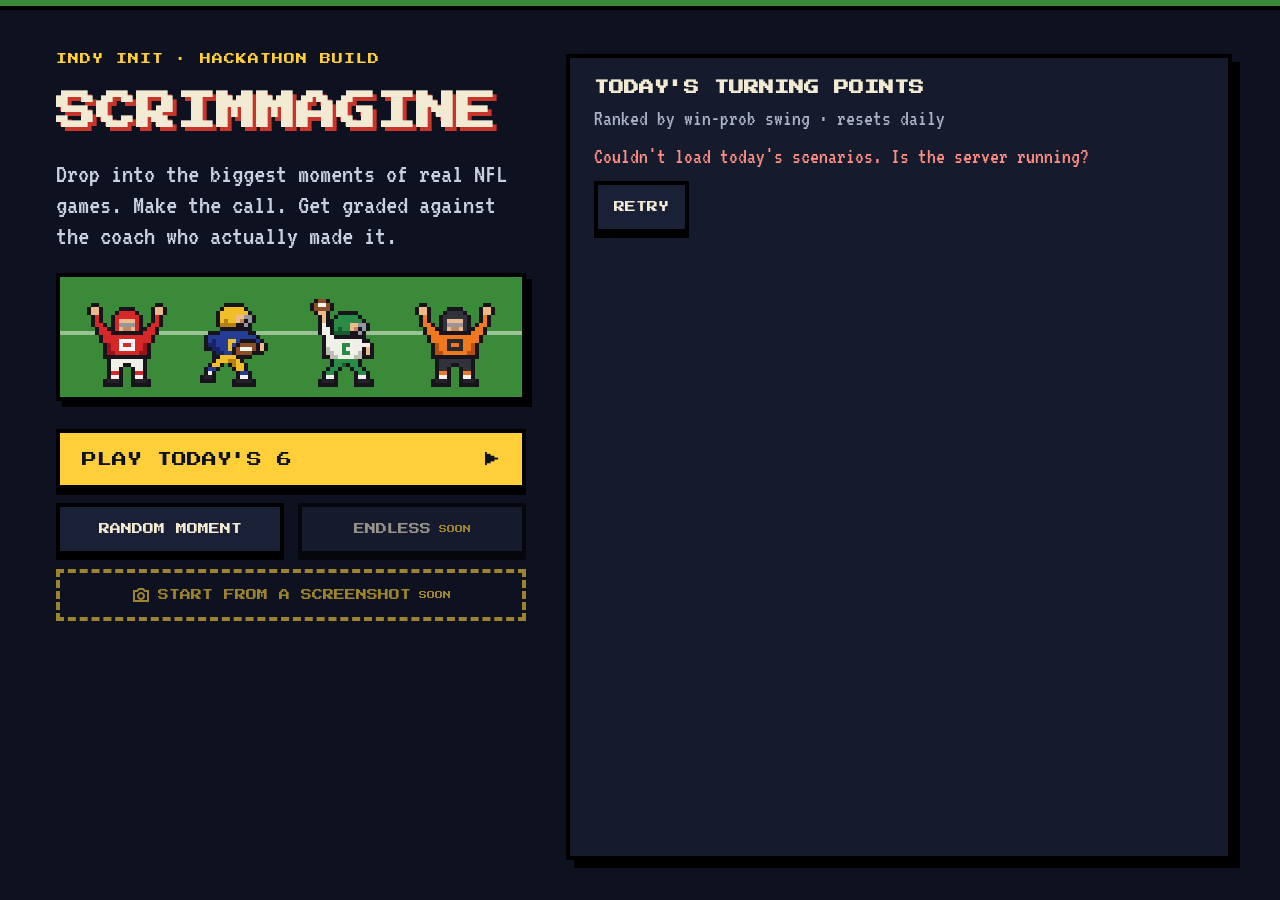
==== frontend/index.html @ 6f2b7f86 "interation 1" ====
<!doctype html>
<html lang="en">
<head>
<meta charset="utf-8">
<meta name="viewport" content="width=device-width, initial-scale=1">
<title>Scrimmagine</title>
<link rel="preconnect" href="https://fonts.googleapis.com">
<link rel="preconnect" href="https://fonts.gstatic.com" crossorigin>
<link rel="stylesheet" href="https://fonts.googleapis.com/css2?family=Press+Start+2P&amp;family=VT323&amp;display=swap">
<link rel="stylesheet" href="styles.css">
<link rel="icon" href="/sprites/ball.png">
</head>
<body>

<!-- ============ HOME ============ -->
<section id="screen-home" class="screen home" aria-labelledby="home-title">
  <div class="turf-strip"></div>
  <div class="home-body">
    <div class="home-left">
      <div class="eyebrow">INDY INIT · HACKATHON BUILD</div>
      <h1 id="home-title" class="logo">SCRIMMAGINE</h1>
      <p class="pitch">Drop into the biggest moments of real NFL games. Make the call. Get graded against the coach who actually made it.</p>
      <div class="hero-field" aria-hidden="true">
        <div class="hero-line"></div>
        <img src="/sprites/crimson_celebrate.png" alt="">
        <img src="/sprites/navy_run.png" alt="">
        <img src="/sprites/forest_throw.png" alt="">
        <img src="/sprites/midnight_celebrate.png" alt="">
      </div>
      <div class="home-actions">
        <button type="button" class="btn btn-primary btn-big" id="btn-play-all"><span>PLAY TODAY'S 6</span><span aria-hidden="true">▶</span></button>
        <div class="two-col">
          <button type="button" class="btn" id="btn-random">RANDOM MOMENT</button>
          <button type="button" class="btn" disabled>ENDLESS <span class="soon">SOON</span></button>
        </div>
        <button type="button" class="btn btn-dashed" disabled>
          <svg width="18" height="18" viewBox="0 0 18 18" aria-hidden="true"><path d="M2 5h3l2-2h4l2 2h3v10H2z M9 7a3 3 0 1 0 0.01 0" fill="none" stroke="currentColor" stroke-width="2"></path></svg>
          START FROM A SCREENSHOT <span class="soon">SOON</span>
        </button>
      </div>
    </div>
    <div class="panel scenario-panel">
      <div class="panel-head">
        <h2>TODAY'S TURNING POINTS</h2>
        <span class="muted">Ranked by win-prob swing · resets daily</span>
      </div>
      <div id="scenario-list" class="scenario-grid" aria-live="polite">
        <p class="muted loading">Loading today's moments…</p>
      </div>
    </div>
  </div>
</section>

<!-- ============ GAME (pre-snap + result) ============ -->
<section id="screen-game" class="screen game" hidden aria-label="Gameplay">
  <header class="scorebug" id="scorebug"></header>
  <div class="downbar" id="downbar"></div>

  <div class="field" id="field" aria-hidden="true">
    <div class="legend">
      <span><span class="swatch" style="background:#4aa3ff"></span>LINE OF SCRIMMAGE</span>
      <span><span class="swatch" style="background:#ffcf3a"></span>LINE TO GAIN</span>
    </div>
    <div class="banner" id="banner" hidden></div>
  </div>
  <div class="sr-only" id="announce" role="status" aria-live="polite"></div>

  <!-- pre-snap -->
  <div class="presnap" id="presnap">
    <div class="presnap-left">
      <div class="panel onair">
        <div class="kicker"><span class="dot"></span><span class="kicker-long">ON AIR · SETTING THE SCENE</span><span class="kicker-short">ON AIR</span></div>
        <p id="intro"></p>
      </div>
      <div class="panel wp-panel">
        <div class="wp-head"><span>WIN PROBABILITY</span><span>YOU vs COACH <span class="cream" id="vs-coach">±0.0</span></span></div>
        <div class="wpbar" id="wpbar"></div>
      </div>
    </div>
    <div class="presnap-right">
      <div class="calls-head">
        <h2>MAKE THE CALL</h2>
        <span class="chip" id="down-chip"></span>
      </div>
      <div class="calls" id="calls"></div>
      <p class="call-error" id="call-error" role="alert" hidden></p>
    </div>
  </div>

  <!-- result -->
  <div class="result" id="result" hidden>
    <div class="result-grid">
      <div class="panel wp-card" id="wp-card"></div>
      <div class="panel booth" id="booth"></div>
      <div class="panel coach-card" id="coach-card"></div>
    </div>
    <div class="result-actions" id="result-actions"></div>
    <p class="call-error" id="call-error-2" role="alert" hidden></p>
  </div>
</section>

<!-- ============ SUMMARY ============ -->
<section id="screen-summary" class="screen summary" hidden aria-labelledby="summary-title">
  <div class="turf-strip"></div>
  <div id="summary-body"></div>
</section>

<script type="module" src="app.js"></script>
</body>
</html>
---- frontend/styles.css ----
/* Scrimmagine: values copied from scrimmagine-mockups/*.html */
:root {
  --bg-outer: #070912;
  --bg: #0e1220;
  --panel: #1a2035;
  --panel-2: #151a2c;
  --card: #1f2640;
  --coach: #241a2c;
  --line: #2c3554;
  --cream: #f3ead3;
  --soft: #c9cfe0;
  --muted: #a9b0c8;
  --gold: #ffcf3a;
  --gold-hover: #fff1b8;
  --orange: #ff8a3d;
  --red: #ff5a4a;
  --good: #7dffa0;
  --bad: #ff8f84;
  --grass: #3b8a3a;
  --los: #4aa3ff;
  --disabled-bg: #141826;
  --disabled-fg: #5d6582;
  --pixel: 'Press Start 2P', monospace;
  --body: 'VT323', monospace;
}

* { box-sizing: border-box; }
html, body { margin: 0; background: var(--bg-outer); }
body { color: var(--cream); font-family: var(--body); font-size: 22px; }
img { image-rendering: pixelated; }
[hidden] { display: none !important; }
h1, h2, p { margin: 0; }
.muted { color: var(--muted); }
.cream { color: var(--cream); }
.sr-only { position: absolute; width: 1px; height: 1px; overflow: hidden; clip: rect(0 0 0 0); white-space: nowrap; }

.screen {
  max-width: 1280px; min-height: 100vh; margin: 0 auto; background: var(--bg);
  display: flex; flex-direction: column;
}
.turf-strip { height: 10px; background: var(--grass); border-bottom: 4px solid #000; flex: none; }

/* ---------- buttons ---------- */
.btn {
  display: flex; align-items: center; justify-content: center; gap: 8px; min-height: 52px; padding: 0 16px;
  background: var(--panel); color: var(--cream); border: 4px solid #000; box-shadow: 0 5px 0 #000;
  font-family: var(--pixel); font-size: 11px; cursor: pointer; text-align: center;
  transition: transform 60ms, box-shadow 60ms;
}
.btn:hover:not(:disabled) { color: var(--gold-hover); }
.btn:active:not(:disabled) { transform: translateY(4px); box-shadow: 0 1px 0 #000; }
.btn:focus-visible, button:focus-visible { outline: 3px solid var(--gold); outline-offset: 3px; }
.btn:disabled { cursor: not-allowed; }
.btn-primary { background: var(--gold); color: var(--bg); }
.btn-primary:hover:not(:disabled) { color: #000; background: var(--gold-hover); }
.btn-big { min-height: 60px; justify-content: space-between; padding: 0 22px; font-size: 15px; box-shadow: 0 6px 0 #000; }
.btn-dashed { background: transparent; color: var(--gold); border: 4px dashed var(--gold); box-shadow: none; }
.btn-dashed svg { flex: none; }
.btn .soon, .soon { font-size: 8px; color: var(--gold); }
.home-actions .btn:disabled { opacity: 0.6; }

.panel { background: var(--panel); border: 4px solid #000; box-shadow: 5px 5px 0 #000; }

/* ---------- home ---------- */
.home-body { flex: 1; display: flex; gap: 40px; padding: 44px 48px 40px 56px; min-height: 0; }
.home-left { width: 470px; flex: none; display: flex; flex-direction: column; gap: 22px; }
.eyebrow { font-family: var(--pixel); font-size: 11px; color: var(--gold); letter-spacing: 1px; }
.logo { font-family: var(--pixel); font-size: 40px; line-height: 1.25; color: var(--cream); text-shadow: 4px 4px 0 #c8352a; }
.pitch { font-size: 28px; line-height: 1.1; color: var(--soft); }
.hero-field {
  position: relative; height: 128px; background: var(--grass); border: 4px solid #000; box-shadow: 6px 6px 0 #000;
  display: flex; align-items: flex-end; justify-content: space-around; padding: 0 12px 10px;
}
.hero-line { position: absolute; left: 0; right: 0; top: 54px; height: 4px; background: #e8f1dc; opacity: 0.55; }
.hero-field img { width: 80px; height: 96px; position: relative; }
.home-actions { display: flex; flex-direction: column; gap: 14px; margin-top: 6px; }
.two-col { display: grid; grid-template-columns: repeat(2, minmax(0, 1fr)); gap: 14px; }

.scenario-panel {
  flex: 1; min-width: 0; background: var(--panel-2); box-shadow: 8px 8px 0 #000;
  display: flex; flex-direction: column; padding: 22px 24px; gap: 16px;
}
.panel-head { display: flex; align-items: baseline; justify-content: space-between; gap: 12px; flex-wrap: wrap; }
.panel-head h2 { font-family: var(--pixel); font-size: 15px; }
.scenario-grid { display: grid; grid-template-columns: repeat(2, minmax(0, 1fr)); gap: 14px; flex: 1; align-content: stretch; }
.scenario-grid .loading, .scenario-grid .error { grid-column: 1 / -1; }
.scenario-card {
  display: flex; flex-direction: column; gap: 6px; padding: 12px 14px; min-height: 44px; text-align: left;
  background: var(--card); border: 3px solid #000; box-shadow: 4px 4px 0 #000; color: var(--cream);
  font-family: var(--body); cursor: pointer;
}
.scenario-card:hover { background: #262e4c; }
.scenario-card:active { transform: translate(2px, 2px); box-shadow: 2px 2px 0 #000; }
.card-top { display: flex; align-items: center; justify-content: space-between; gap: 6px; }
.matchup { display: flex; align-items: center; gap: 4px; }
.matchup img { width: 30px; height: 36px; }
.matchup span { font-family: var(--pixel); font-size: 10px; padding: 0 6px; }
.badge { font-family: var(--pixel); font-size: 8px; padding: 6px 8px; border: 2px solid #000; white-space: nowrap; }
.badge.new { background: var(--gold); color: var(--bg); }
.badge.played { background: var(--grass); color: #fff; }
.card-title { font-family: var(--pixel); font-size: 12px; line-height: 1.4; color: var(--gold); }
.card-sub { font-size: 22px; color: var(--soft); line-height: 1; }
.leverage { display: flex; align-items: center; gap: 6px; margin-top: auto; }
.leverage .lbl { font-size: 18px; color: var(--muted); }
.pip { width: 14px; height: 10px; background: var(--line); border: 2px solid #000; }
.pip.on { background: var(--orange); }

/* ---------- score bug ---------- */
.scorebug {
  min-height: 56px; display: flex; align-items: stretch; border-bottom: 4px solid #000;
  font-family: var(--pixel); font-size: 13px; flex: none;
}
.scorebug > * { display: flex; align-items: center; padding: 0 18px; border-right: 4px solid #000; }
.sb-menu {
  gap: 10px; background: var(--panel); color: var(--cream); font-family: var(--pixel); font-size: 10px;
  border: 0; border-right: 4px solid #000; cursor: pointer; min-height: 44px;
}
.sb-menu:hover { color: var(--gold-hover); }
.sb-team { gap: 12px; }
.sb-team .pts { font-size: 18px; }
.timeouts { display: flex; gap: 3px; }
.timeouts span { width: 8px; height: 4px; }
.poss { width: 10px; height: 10px; background: var(--gold); border: 2px solid #000; }
.sb-clock { gap: 14px; }
.sb-clock .q { color: var(--muted); }
.sb-clock .t { color: var(--gold); }
.sb-down { background: var(--gold); color: var(--bg); }
.sb-down.bad { background: var(--red); }
.sb-spot { color: var(--soft); border-right: 0; }
.sb-right { margin-left: auto; border-right: 0; font-size: 10px; color: var(--muted); }
.downbar { display: none; }
.sb-clock .short { display: none; }

/* ---------- field ---------- */
.field {
  position: relative; height: 464px; background: var(--grass); border-bottom: 4px solid #000;
  overflow: hidden; flex: none;
}
.game.is-result .field { height: 420px; }
.world { position: absolute; top: 0; left: 0; height: 100%; will-change: transform; }
.f-static, .f-marks, .f-actors { position: absolute; inset: 0; }
.endzone {
  position: absolute; top: 0; bottom: 0; display: flex; align-items: center; justify-content: center;
  opacity: 0.55; font-family: var(--pixel); color: rgba(255, 255, 255, 0.85); overflow: hidden;
}
.endzone span { white-space: nowrap; letter-spacing: 6px; }
.band { position: absolute; top: 0; bottom: 0; background: rgba(0, 0, 0, 0.07); }
.tick { position: absolute; }
.tick.edge { height: 12px; background: rgba(255, 255, 255, 0.7); }
.tick.hash { height: 10px; background: rgba(255, 255, 255, 0.55); }
.yardline { position: absolute; top: 0; bottom: 0; background: rgba(255, 255, 255, 0.85); }
.yardnum {
  position: absolute; width: 80px; text-align: center; font-family: var(--pixel);
  color: rgba(255, 255, 255, 0.8); pointer-events: none;
}
.yardnum.flip { transform: rotate(180deg); }
.goalpost { position: absolute; top: 42%; height: 16%; width: 6px; background: var(--gold); border: 2px solid #000; }
.mline { position: absolute; top: 0; bottom: 0; }
.shortfall { position: absolute; top: 0; bottom: 0; background: rgba(255, 90, 74, 0.35); border-left: 3px dashed var(--red); }
.ltg-chip {
  position: absolute; top: 0; transform: translateX(-50%); padding: 4px 6px; background: var(--gold); color: var(--bg);
  font-family: var(--pixel); font-size: 8px; border: 2px solid #000; white-space: nowrap; z-index: 200;
}
.trail { position: absolute; background: #fff7d6; z-index: 150; }
.gain-chip {
  position: absolute; padding: 6px 8px; background: var(--bg); font-family: var(--pixel); font-size: 12px;
  border: 3px solid #000; white-space: nowrap; z-index: 220;
}
.actor { position: absolute; left: 0; top: 0; }
.actor img { width: 100%; height: 100%; display: block; filter: drop-shadow(3px 3px 0 rgba(0, 0, 0, 0.35)); }
.actor img.mirror { transform: scaleX(-1); }
.ball { position: absolute; left: 0; top: 0; z-index: 180; transform-origin: center; }
.legend {
  position: absolute; left: 16px; bottom: 16px; display: flex; gap: 10px; z-index: 300;
  font-family: var(--pixel); font-size: 8px;
}
.legend > span {
  display: flex; align-items: center; gap: 6px; padding: 6px 8px;
  background: rgba(14, 18, 32, 0.85); border: 2px solid #000;
}
.swatch { width: 12px; height: 4px; }
.game.is-result .legend { display: none; }

.banner {
  position: absolute; left: 50%; top: 150px; transform: translateX(-50%); z-index: 400;
  padding: 18px 30px; background: var(--gold); color: var(--bg); border: 4px solid #000; box-shadow: 8px 8px 0 #000;
  text-align: center; width: max-content; max-width: calc(100% - 32px);
  animation: pop 180ms steps(3) both;
}
.banner.fail { background: var(--red); top: 180px; }
.banner .title { font-family: var(--pixel); font-size: 34px; letter-spacing: 2px; }
.banner.fail .title { font-size: 30px; }
.banner .desc { font-size: 24px; margin-top: 6px; }
@keyframes pop { from { transform: translateX(-50%) scale(0.6); } to { transform: translateX(-50%) scale(1); } }

/* ---------- pre-snap ---------- */
.presnap { flex: 1; display: flex; gap: 20px; padding: 18px 20px; min-height: 280px; }
.presnap-left { width: 440px; flex: none; display: flex; flex-direction: column; gap: 12px; }
.onair { flex: 1; padding: 12px 14px; display: flex; flex-direction: column; gap: 6px; }
.kicker { display: flex; align-items: center; gap: 8px; font-family: var(--pixel); font-size: 9px; color: var(--orange); }
.kicker .dot { width: 8px; height: 8px; background: var(--red); }
.kicker-short { display: none; }
#intro { font-size: 22px; line-height: 1.05; color: var(--cream); }
.wp-panel { padding: 10px 14px; display: flex; flex-direction: column; gap: 6px; }
.wp-head { display: flex; justify-content: space-between; font-family: var(--pixel); font-size: 9px; color: var(--muted); gap: 8px; }
.wpbar { position: relative; display: flex; height: 20px; border: 3px solid #000; background: var(--line); }
.wpbar .seg { height: 100%; }
.wpbar .lbl {
  position: absolute; top: 0; bottom: 0; display: flex; align-items: center; font-family: var(--pixel);
  font-size: 9px; color: #fff; text-shadow: 1px 1px 0 #000; white-space: nowrap;
}
.wpbar .lbl.l { left: 6px; }
.wpbar .lbl.r { right: 6px; }

.presnap-right { flex: 1; min-width: 0; display: flex; flex-direction: column; gap: 10px; }
.calls-head { display: flex; align-items: center; justify-content: space-between; gap: 10px; }
.calls-head h2 { font-family: var(--pixel); font-size: 13px; }
.chip { font-family: var(--pixel); font-size: 8px; padding: 6px 8px; background: var(--orange); color: var(--bg); border: 2px solid #000; }
.chip.quiet { background: var(--line); color: var(--soft); }
.calls { flex: 1; display: grid; grid-template-columns: repeat(3, minmax(0, 1fr)); gap: 12px; }
.call {
  display: flex; flex-direction: column; justify-content: center; align-items: flex-start; gap: 6px; padding: 8px 14px;
  min-height: 44px; background: var(--panel); color: var(--cream); border: 4px solid #000; box-shadow: 0 5px 0 #000;
  font-family: var(--body); text-align: left; cursor: pointer; transition: transform 60ms, box-shadow 60ms;
}
.call:hover:not(:disabled) { background: #232a45; }
.call:active:not(:disabled) { transform: translateY(4px); box-shadow: 0 1px 0 #000; }
.call .name { display: flex; align-items: center; gap: 8px; font-family: var(--pixel); font-size: 12px; }
.call .key { font-size: 9px; padding: 3px 5px; background: var(--bg); color: var(--gold); }
.call .hint { font-size: 20px; line-height: 1; }
.call:disabled { background: var(--disabled-bg); color: var(--disabled-fg); cursor: not-allowed; }
.call:disabled .name > span:last-child { text-decoration: line-through; }
.call:disabled .key { color: var(--disabled-fg); }
.call.busy { opacity: 0.7; }
.coach-tease {
  display: flex; flex-direction: column; justify-content: center; gap: 4px; padding: 8px 14px;
  border: 4px dashed var(--line); color: var(--muted); font-size: 19px; line-height: 1;
}
.coach-tease b { font-family: var(--pixel); font-size: 9px; color: var(--soft); font-weight: normal; }
.call-error { color: var(--bad); font-size: 20px; }

/* ---------- result ---------- */
.result { flex: 1; display: flex; flex-direction: column; gap: 12px; padding: 16px 20px; min-height: 0; }
.result-grid { flex: 1; display: grid; grid-template-columns: 300px minmax(0, 1fr) 300px; gap: 16px; min-height: 0; }
.wp-card { padding: 12px 14px; display: flex; flex-direction: column; gap: 8px; }
.label9 { font-family: var(--pixel); font-size: 9px; color: var(--muted); }
.wp-nums { display: flex; align-items: baseline; gap: 10px; font-family: var(--pixel); }
.wp-nums .from { font-size: 14px; color: var(--muted); }
.wp-nums .arrow { font-size: 12px; color: var(--muted); }
.wp-nums .to { font-size: 24px; color: var(--cream); }
.wpbar.small { height: 18px; }
.wpa-chip {
  align-self: flex-start; font-family: var(--pixel); font-size: 11px; padding: 5px 8px; color: var(--bg); border: 2px solid #000;
}
.booth { padding: 12px 16px; display: flex; flex-direction: column; gap: 8px; min-width: 0; }
.booth-line { display: flex; gap: 12px; align-items: flex-start; }
.booth-line .who {
  flex: none; font-family: var(--pixel); font-size: 8px; padding: 4px 6px; background: var(--line); color: var(--soft); margin-top: 3px;
}
.booth-line p { font-size: 23px; line-height: 1; }
.booth-line.color p { color: var(--gold); }
.booth .pending { color: var(--muted); font-size: 22px; }
.booth .pending::after { content: ''; animation: dots 900ms steps(4) infinite; }
@keyframes dots { 0% { content: ''; } 25% { content: '.'; } 50% { content: '..'; } 75% { content: '...'; } }
.coach-card { background: var(--coach); padding: 12px 14px; display: flex; flex-direction: column; gap: 6px; }
.coach-call { display: flex; align-items: center; gap: 10px; }
.coach-call img { width: 30px; height: 36px; }
.coach-call span { font-family: var(--pixel); font-size: 16px; color: var(--cream); }
.coach-desc {
  font-size: 21px; line-height: 1; color: var(--soft);
  display: -webkit-box; -webkit-line-clamp: 4; -webkit-box-orient: vertical; overflow: hidden;
}
.coach-score { margin-top: auto; display: flex; justify-content: space-between; gap: 8px; font-family: var(--pixel); font-size: 10px; }
.result-actions { display: flex; align-items: center; gap: 10px; }
.next-label { font-family: var(--pixel); font-size: 9px; color: var(--muted); width: 150px; line-height: 1.5; flex: none; }
.mini-call {
  flex: 1; min-height: 44px; display: flex; align-items: center; justify-content: center; padding: 0 6px;
  background: var(--panel); color: var(--cream); border: 3px solid #000; box-shadow: 0 4px 0 #000;
  font-family: var(--pixel); font-size: 10px; cursor: pointer; text-align: center;
}
.mini-call:hover:not(:disabled) { color: var(--gold-hover); }
.mini-call:active:not(:disabled) { transform: translateY(3px); box-shadow: 0 1px 0 #000; }
.mini-call:disabled { background: var(--disabled-bg); color: var(--disabled-fg); text-decoration: line-through; cursor: not-allowed; }
.over-msg { flex: 1; font-size: 22px; color: var(--soft); }
.act-btn {
  min-height: 44px; display: flex; align-items: center; padding: 0 18px; background: var(--panel); color: var(--cream);
  border: 3px solid #000; box-shadow: 0 4px 0 #000; font-family: var(--pixel); font-size: 10px; cursor: pointer; white-space: nowrap;
}
.act-btn.primary { background: var(--gold); color: var(--bg); }
.act-btn:active { transform: translateY(3px); box-shadow: 0 1px 0 #000; }

/* ---------- summary ---------- */
#summary-body { flex: 1; display: flex; flex-direction: column; min-height: 0; }
.sum-head { display: flex; align-items: center; justify-content: space-between; gap: 20px; padding: 26px 40px 0; flex-wrap: wrap; }
.sum-head .crumbs { font-family: var(--pixel); font-size: 10px; color: var(--muted); line-height: 1.6; }
.sum-head h1 { font-family: var(--pixel); font-size: 30px; color: var(--cream); line-height: 1.3; }
.sum-title { display: flex; flex-direction: column; gap: 10px; min-width: 0; }
.sum-score { display: flex; border: 4px solid #000; box-shadow: 5px 5px 0 #000; font-family: var(--pixel); font-size: 14px; flex: none; }
.sum-score span { padding: 12px 16px; }
.sum-body { flex: 1; display: flex; gap: 24px; padding: 24px 40px 32px; min-height: 0; }
.sum-left { width: 380px; flex: none; display: flex; flex-direction: column; gap: 18px; }
.grade-card {
  box-shadow: 6px 6px 0 #000; display: flex; flex-direction: column; align-items: center; padding: 20px 18px 0; gap: 4px; overflow: hidden;
}
.grade-card .lbl { font-family: var(--pixel); font-size: 10px; color: var(--muted); }
.grade { font-family: var(--pixel); font-size: 92px; line-height: 1.2; color: var(--gold); text-shadow: 6px 6px 0 #000; }
.grade-line { font-size: 24px; color: var(--soft); text-align: center; }
.grade-turf {
  align-self: stretch; margin: 14px -18px 0; height: 120px; background: var(--grass); border-top: 4px solid #000;
  display: flex; align-items: flex-end; justify-content: center; gap: 18px; padding-bottom: 10px;
}
.grade-turf img { width: 60px; height: 72px; }
.grade-turf img.big { width: 80px; height: 96px; }
.sum-actions { display: flex; flex-direction: column; gap: 12px; }
.sum-actions .btn-big { min-height: 56px; font-size: 13px; padding: 0 20px; }
.sum-actions .two-col { gap: 12px; }
.sum-actions .two-col .btn { min-height: 48px; font-size: 10px; }
.sum-right { flex: 1; min-width: 0; display: flex; flex-direction: column; gap: 18px; }
.vs { display: grid; grid-template-columns: repeat(2, minmax(0, 1fr)); gap: 18px; }
.vs-card { padding: 14px 16px; display: flex; flex-direction: column; gap: 8px; }
.vs-card.coach { background: var(--coach); }
.vs-top { display: flex; justify-content: space-between; align-items: center; gap: 8px; }
.vs-top .who { font-family: var(--pixel); font-size: 10px; color: var(--muted); line-height: 1.4; }
.vs-top .num { font-family: var(--pixel); font-size: 22px; }
.meter { height: 16px; background: var(--bg); border: 3px solid #000; }
.meter div { height: 100%; }
.vs-card .txt { font-size: 21px; color: var(--soft); line-height: 1; overflow-wrap: anywhere; }
.log { flex: 1; background: var(--panel-2); box-shadow: 6px 6px 0 #000; padding: 14px 18px; display: flex; flex-direction: column; gap: 8px; min-height: 0; overflow: auto; }
.log h2 { font-family: var(--pixel); font-size: 12px; color: var(--cream); }
.log table { width: 100%; border-collapse: collapse; font-size: 22px; }
.log th { padding: 6px 4px; border-bottom: 3px solid var(--line); font-family: var(--pixel); font-size: 8px; color: var(--muted); text-align: left; font-weight: normal; }
.log td { padding: 5px 4px; vertical-align: top; }
.log tbody tr:nth-child(odd) { background: rgba(255, 255, 255, 0.03); }
.log .n { color: var(--muted); }
.log .callc { font-family: var(--pixel); font-size: 10px; padding-top: 9px; }
.log .res { color: var(--soft); }
.log .wpa { text-align: right; font-family: var(--pixel); font-size: 11px; padding-top: 9px; white-space: nowrap; }
.log .tag { text-align: right; padding-top: 6px; }
.tagchip { font-family: var(--pixel); font-size: 8px; padding: 4px 6px; color: var(--bg); border: 2px solid #000; white-space: nowrap; }
.sit-phone { display: none; }
.error-box { display: flex; flex-direction: column; gap: 14px; align-items: flex-start; color: var(--bad); }

/* ---------- phone (Mobile.html) ---------- */
@media (max-width: 759px) {
  body { font-size: 20px; }
  .screen { min-height: 100vh; }

  .home-body { flex-direction: column; gap: 24px; padding: 24px 16px 32px; }
  .home-left { width: auto; gap: 16px; }
  .logo { font-size: 26px; }
  .pitch { font-size: 22px; }
  .hero-field { height: 96px; }
  .hero-field img { width: 60px; height: 72px; }
  .btn-big { font-size: 12px; }
  .btn { font-size: 9px; }
  .scenario-panel { padding: 16px 14px; box-shadow: 5px 5px 0 #000; }
  .panel-head h2 { font-size: 12px; }
  .panel-head .muted { font-size: 18px; }
  .scenario-grid { grid-template-columns: 1fr; }

  .scorebug { min-height: 48px; font-size: 11px; border-bottom-width: 3px; }
  .scorebug > * { padding: 0 10px; border-right-width: 3px; }
  .sb-menu { width: 48px; justify-content: center; padding: 0; border-right-width: 3px; }
  .sb-menu .txt { display: none; }
  .sb-team { gap: 8px; }
  .sb-team .pts { font-size: 14px; }
  .sb-team .timeouts { display: none; }
  .sb-clock { flex: 1; justify-content: center; gap: 6px; border-right: 0; }
  .sb-down, .sb-spot, .sb-right { display: none; }
  .sb-clock .long, .chip .long { display: none; }
  .sb-clock .short { display: inline; }
  .downbar {
    display: flex; align-items: center; justify-content: space-between; gap: 8px; padding: 8px 12px; min-height: 30px;
    background: var(--gold); color: var(--bg); font-family: var(--pixel); font-size: 10px; border-bottom: 3px solid #000;
  }
  .downbar.bad { background: var(--red); }

  .field, .game.is-result .field { height: 252px; border-bottom-width: 3px; }
  .legend { display: none; }
  .actor img { filter: none; }
  .gain-chip { font-size: 9px; padding: 4px 6px; border-width: 2px; }
  .banner, .banner.fail { top: auto; bottom: 12px; padding: 10px 14px; box-shadow: 5px 5px 0 #000; border-width: 3px; }
  .banner .title, .banner.fail .title { font-size: 15px; letter-spacing: 1px; }
  .banner .desc { font-size: 19px; line-height: 1; }

  .presnap { flex-direction: column; gap: 12px; padding: 14px 14px 18px; min-height: 0; }
  .presnap-left { width: auto; display: contents; }
  .wp-panel { order: 1; background: none; border: 0; box-shadow: none; padding: 0; }
  .onair { order: 2; border-width: 3px; box-shadow: 4px 4px 0 #000; padding: 10px 12px; gap: 4px; }
  .presnap-right { order: 3; }
  .kicker { font-size: 8px; gap: 6px; }
  .kicker .dot { width: 6px; height: 6px; }
  .kicker-long { display: none; }
  .kicker-short { display: inline; }
  #intro { font-size: 21px; line-height: 1; }
  .wp-head { font-size: 8px; }
  .wpbar { height: 18px; }
  .wpbar .lbl { font-size: 8px; }
  .calls-head h2 { font-size: 11px; }
  .chip { font-size: 7px; padding: 4px 6px; }
  .calls { grid-template-columns: repeat(2, minmax(0, 1fr)); gap: 10px; }
  .call { min-height: 56px; padding: 6px 12px; gap: 4px; border-width: 3px; box-shadow: 0 4px 0 #000; }
  .call .name { font-size: 10px; }
  .call .key { display: none; }
  .call .hint { font-size: 18px; color: var(--soft); }
  .call:disabled .hint { color: var(--disabled-fg); }
  .coach-tease { min-height: 56px; border-width: 3px; font-size: 18px; }
  .coach-tease b { display: none; }

  .result { padding: 14px 14px 18px; }
  .result-grid { grid-template-columns: 1fr; gap: 12px; }
  .panel { border-width: 3px; box-shadow: 4px 4px 0 #000; }
  .booth-line p { font-size: 21px; }
  .result-actions { display: grid; grid-template-columns: repeat(3, minmax(0, 1fr)); gap: 10px; }
  .result-actions .next-label, .result-actions .over-msg { grid-column: 1 / -1; width: auto; }
  .result-actions.over { grid-template-columns: repeat(2, minmax(0, 1fr)); }
  .act-btn { justify-content: center; padding: 0 8px; font-size: 9px; }
  .mini-call { font-size: 8px; }

  .sum-head { padding: 20px 16px 0; }
  .sum-head h1 { font-size: 18px; }
  .sum-score { font-size: 11px; }
  .sum-score span { padding: 10px 10px; }
  .sum-body { flex-direction: column; padding: 20px 16px 28px; gap: 18px; }
  .sum-left { width: auto; }
  .grade { font-size: 72px; }
  .grade-line { font-size: 21px; }
  .vs { grid-template-columns: 1fr; }
  .log { padding: 12px 10px; overflow: visible; }
  .log table { font-size: 19px; }
  .log .n, .log .sit, .log th.sit, .log th.n { display: none; }
  .log .callc { font-size: 8px; }
  .sit-phone { display: block; font-family: var(--body); font-size: 17px; color: var(--muted); margin-top: 4px; }
  .log .wpa { font-size: 9px; }
  .tagchip { font-size: 7px; padding: 3px 4px; }
}
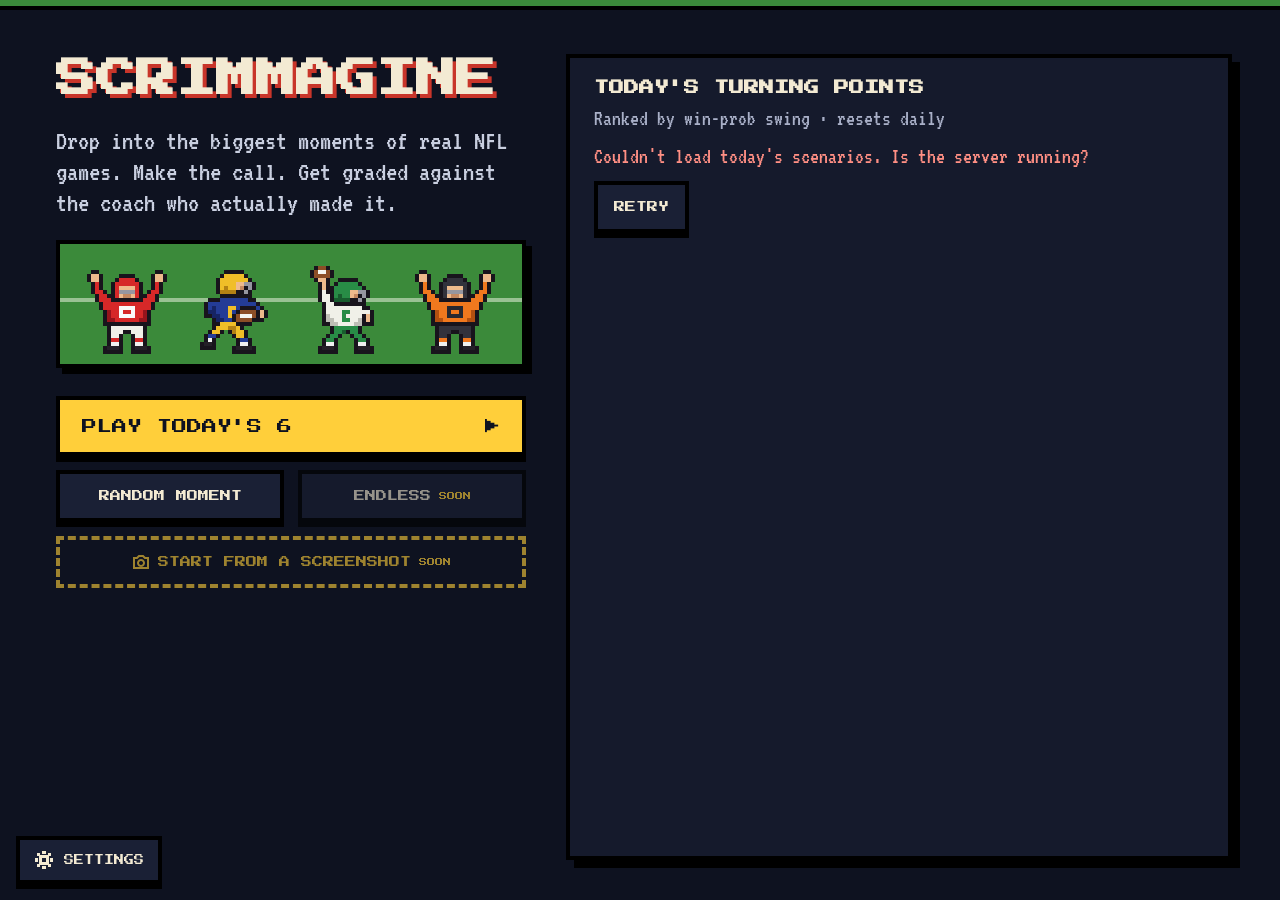
==== commit 85fd577e: "Iteration 4" ====
--- a/frontend/index.html
+++ b/frontend/index.html
@@ -17,7 +17,6 @@
   <div class="turf-strip"></div>
   <div class="home-body">
     <div class="home-left">
-      <div class="eyebrow">INDY INIT · HACKATHON BUILD</div>
       <h1 id="home-title" class="logo">SCRIMMAGINE</h1>
       <p class="pitch">Drop into the biggest moments of real NFL games. Make the call. Get graded against the coach who actually made it.</p>
       <div class="hero-field" aria-hidden="true">
@@ -49,6 +48,31 @@
       </div>
     </div>
   </div>
+
+  <button type="button" class="settings-btn" id="btn-settings" aria-label="Settings" aria-haspopup="dialog">
+    <svg width="20" height="20" viewBox="0 0 20 20" aria-hidden="true" style="shape-rendering:crispEdges">
+      <path d="M8 1h4v3h-4z M8 16h4v3h-4z M1 8h3v4h-3z M16 8h3v4h-3z M3 3h3v3h-3z M14 3h3v3h-3z M3 14h3v3h-3z M14 14h3v3h-3z M5 5h10v10h-10z" fill="currentColor"></path>
+      <path d="M8 8h4v4h-4z" fill="#1a2035"></path>
+    </svg>
+    <span class="txt">SETTINGS</span>
+  </button>
+
+  <dialog class="settings" id="settings" aria-labelledby="settings-title">
+    <form method="dialog" class="settings-form">
+      <h2 id="settings-title">SETTINGS</h2>
+      <div class="slider-row">
+        <label for="vol-sfx">SOUND EFFECTS</label>
+        <output for="vol-sfx" id="vol-sfx-out">80%</output>
+        <input type="range" id="vol-sfx" min="0" max="100" step="5" value="80">
+      </div>
+      <div class="slider-row">
+        <label for="vol-music">MENU MUSIC</label>
+        <output for="vol-music" id="vol-music-out">45%</output>
+        <input type="range" id="vol-music" min="0" max="100" step="5" value="45">
+      </div>
+      <button type="submit" class="btn btn-primary" id="btn-settings-done">DONE</button>
+    </form>
+  </dialog>
 </section>
 
 <!-- ============ GAME (pre-snap + result) ============ -->
@@ -65,37 +89,27 @@
   </div>
   <div class="sr-only" id="announce" role="status" aria-live="polite"></div>
 
-  <!-- pre-snap -->
+  <!-- one layout for the whole drive: booth + WP on the left, calls on the right -->
   <div class="presnap" id="presnap">
     <div class="presnap-left">
       <div class="panel onair">
-        <div class="kicker"><span class="dot"></span><span class="kicker-long">ON AIR · SETTING THE SCENE</span><span class="kicker-short">ON AIR</span></div>
-        <p id="intro"></p>
-      </div>
-      <div class="panel wp-panel">
-        <div class="wp-head"><span>WIN PROBABILITY</span><span>YOU vs COACH <span class="cream" id="vs-coach">±0.0</span></span></div>
-        <div class="wpbar" id="wpbar"></div>
+        <div class="kicker" id="onair-kicker"></div>
+        <div class="onair-body" id="onair-body"></div>
+        <div class="wp-section">
+          <div class="wp-head"><span>WIN PROBABILITY</span><span>YOU vs COACH <span class="cream" id="vs-coach">±0.0</span></span></div>
+          <div class="wp-delta" id="wp-delta" hidden></div>
+          <div class="wpbar" id="wpbar"></div>
+        </div>
       </div>
     </div>
     <div class="presnap-right">
       <div class="calls-head">
-        <h2>MAKE THE CALL</h2>
+        <h2 id="calls-title">MAKE THE CALL</h2>
         <span class="chip" id="down-chip"></span>
       </div>
       <div class="calls" id="calls"></div>
       <p class="call-error" id="call-error" role="alert" hidden></p>
     </div>
-  </div>
-
-  <!-- result -->
-  <div class="result" id="result" hidden>
-    <div class="result-grid">
-      <div class="panel wp-card" id="wp-card"></div>
-      <div class="panel booth" id="booth"></div>
-      <div class="panel coach-card" id="coach-card"></div>
-    </div>
-    <div class="result-actions" id="result-actions"></div>
-    <p class="call-error" id="call-error-2" role="alert" hidden></p>
   </div>
 </section>
 
@@ -105,6 +119,12 @@
   <div id="summary-body"></div>
 </section>
 
+<!-- ============ FINAL (after the last scenario) ============ -->
+<section id="screen-final" class="screen summary" hidden aria-labelledby="final-title">
+  <div class="turf-strip"></div>
+  <div id="final-body"></div>
+</section>
+
 <script type="module" src="app.js"></script>
 </body>
 </html>
--- a/frontend/styles.css
+++ b/frontend/styles.css
@@ -62,9 +62,41 @@
 .panel { background: var(--panel); border: 4px solid #000; box-shadow: 5px 5px 0 #000; }
 
 /* ---------- home ---------- */
+.home { position: relative; }
 .home-body { flex: 1; display: flex; gap: 40px; padding: 44px 48px 40px 56px; min-height: 0; }
+
+/* ---------- settings (bottom-left of the menu) ---------- */
+.settings-btn {
+  position: absolute; left: 16px; bottom: 16px; display: flex; align-items: center; gap: 10px;
+  min-height: 48px; padding: 0 14px; background: var(--panel); color: var(--cream);
+  border: 4px solid #000; box-shadow: 0 5px 0 #000; font-family: var(--pixel); font-size: 10px; cursor: pointer;
+}
+.settings-btn:hover { color: var(--gold-hover); }
+.settings-btn:active { transform: translateY(4px); box-shadow: 0 1px 0 #000; }
+.settings {
+  width: min(420px, calc(100vw - 32px)); padding: 0; background: var(--panel); color: var(--cream);
+  border: 4px solid #000; box-shadow: 8px 8px 0 #000;
+}
+.settings::backdrop { background: rgba(7, 9, 18, 0.75); }
+.settings-form { display: flex; flex-direction: column; gap: 20px; padding: 22px 22px 24px; }
+.settings-form h2 { font-family: var(--pixel); font-size: 15px; color: var(--cream); text-shadow: 3px 3px 0 #c8352a; }
+.slider-row { display: grid; grid-template-columns: 1fr auto; align-items: center; gap: 10px 12px; }
+.slider-row label { font-family: var(--pixel); font-size: 10px; color: var(--soft); }
+.slider-row output { font-family: var(--pixel); font-size: 10px; color: var(--gold); min-width: 4ch; text-align: right; }
+.slider-row input[type=range] {
+  grid-column: 1 / -1; width: 100%; height: 44px; margin: 0; background: transparent; cursor: pointer;
+  -webkit-appearance: none; appearance: none;
+}
+.slider-row input[type=range]::-webkit-slider-runnable-track { height: 14px; background: var(--bg); border: 3px solid #000; }
+.slider-row input[type=range]::-moz-range-track { height: 14px; background: var(--bg); border: 3px solid #000; }
+.slider-row input[type=range]::-moz-range-progress { height: 14px; background: var(--grass); }
+.slider-row input[type=range]::-webkit-slider-thumb {
+  -webkit-appearance: none; width: 22px; height: 28px; margin-top: -10px; background: var(--gold); border: 3px solid #000; border-radius: 0;
+}
+.slider-row input[type=range]::-moz-range-thumb { width: 18px; height: 24px; background: var(--gold); border: 3px solid #000; border-radius: 0; }
+.slider-row input[type=range]:focus-visible { outline: 3px solid var(--gold); outline-offset: 2px; }
+.settings-form .btn { align-self: flex-end; min-height: 48px; padding: 0 24px; }
 .home-left { width: 470px; flex: none; display: flex; flex-direction: column; gap: 22px; }
-.eyebrow { font-family: var(--pixel); font-size: 11px; color: var(--gold); letter-spacing: 1px; }
 .logo { font-family: var(--pixel); font-size: 40px; line-height: 1.25; color: var(--cream); text-shadow: 4px 4px 0 #c8352a; }
 .pitch { font-size: 28px; line-height: 1.1; color: var(--soft); }
 .hero-field {
@@ -133,10 +165,9 @@
 
 /* ---------- field ---------- */
 .field {
-  position: relative; height: 464px; background: var(--grass); border-bottom: 4px solid #000;
+  position: relative; height: 420px; background: var(--grass); border-bottom: 4px solid #000;
   overflow: hidden; flex: none;
 }
-.game.is-result .field { height: 420px; }
 .world { position: absolute; top: 0; left: 0; height: 100%; will-change: transform; }
 .f-static, .f-marks, .f-actors { position: absolute; inset: 0; }
 .endzone {
@@ -179,7 +210,6 @@
   background: rgba(14, 18, 32, 0.85); border: 2px solid #000;
 }
 .swatch { width: 12px; height: 4px; }
-.game.is-result .legend { display: none; }
 
 .banner {
   position: absolute; left: 50%; top: 150px; transform: translateX(-50%); z-index: 400;
@@ -193,16 +223,40 @@
 .banner .desc { font-size: 24px; margin-top: 6px; }
 @keyframes pop { from { transform: translateX(-50%) scale(0.6); } to { transform: translateX(-50%) scale(1); } }
 
-/* ---------- pre-snap ---------- */
-.presnap { flex: 1; display: flex; gap: 20px; padding: 18px 20px; min-height: 280px; }
-.presnap-left { width: 440px; flex: none; display: flex; flex-direction: column; gap: 12px; }
-.onair { flex: 1; padding: 12px 14px; display: flex; flex-direction: column; gap: 6px; }
-.kicker { display: flex; align-items: center; gap: 8px; font-family: var(--pixel); font-size: 9px; color: var(--orange); }
+/* ---------- calls + booth (one layout for the whole drive) ---------- */
+/* Fixed flex basis + explicit min-height: late commentary can never push the call grid. */
+.presnap { flex: 1 1 324px; min-height: 324px; display: flex; gap: 20px; padding: 16px 20px; }
+.presnap-left { width: 520px; flex: none; display: flex; flex-direction: column; min-height: 0; }
+.onair { flex: 1; min-height: 0; overflow: hidden; padding: 12px 14px; display: flex; flex-direction: column; gap: 8px; }
+.kicker { display: flex; align-items: center; gap: 8px; font-family: var(--pixel); font-size: 9px; color: var(--orange); flex: none; }
 .kicker .dot { width: 8px; height: 8px; background: var(--red); }
-.kicker-short { display: none; }
-#intro { font-size: 22px; line-height: 1.05; color: var(--cream); }
-.wp-panel { padding: 10px 14px; display: flex; flex-direction: column; gap: 6px; }
+.onair-body { flex: 1; min-height: 0; overflow: hidden; display: flex; flex-direction: column; gap: 8px; }
+.onair-body .intro {
+  font-size: 22px; line-height: 1.05; color: var(--cream);
+  display: -webkit-box; -webkit-line-clamp: 6; -webkit-box-orient: vertical; overflow: hidden;
+}
+.booth-line { display: flex; gap: 12px; align-items: flex-start; }
+.booth-line .who {
+  flex: none; width: 52px; text-align: center; font-family: var(--pixel); font-size: 8px; padding: 4px 0;
+  background: var(--line); color: var(--soft); margin-top: 2px;
+}
+.booth-line p {
+  font-size: 21px; line-height: 1;
+  display: -webkit-box; -webkit-line-clamp: 3; -webkit-box-orient: vertical; overflow: hidden;
+}
+.booth-line.color p { color: var(--gold); }
+.pending { color: var(--muted); font-size: 22px; }
+.pending::after { content: ''; animation: dots 900ms steps(4) infinite; }
+.pending.done::after { content: none; animation: none; }
+@keyframes dots { 0% { content: ''; } 25% { content: '.'; } 50% { content: '..'; } 75% { content: '...'; } }
+
+.wp-section { flex: none; display: flex; flex-direction: column; gap: 6px; padding-top: 8px; border-top: 3px solid var(--line); }
 .wp-head { display: flex; justify-content: space-between; font-family: var(--pixel); font-size: 9px; color: var(--muted); gap: 8px; }
+.wp-delta { display: flex; align-items: center; gap: 10px; font-family: var(--pixel); }
+.wp-delta .from { font-size: 12px; color: var(--muted); }
+.wp-delta .arrow { font-size: 10px; color: var(--muted); }
+.wp-delta .to { font-size: 20px; color: var(--cream); }
+.wpa-chip { margin-left: auto; font-family: var(--pixel); font-size: 10px; padding: 5px 8px; color: var(--bg); border: 2px solid #000; }
 .wpbar { position: relative; display: flex; height: 20px; border: 3px solid #000; background: var(--line); }
 .wpbar .seg { height: 100%; }
 .wpbar .lbl {
@@ -212,12 +266,13 @@
 .wpbar .lbl.l { left: 6px; }
 .wpbar .lbl.r { right: 6px; }
 
-.presnap-right { flex: 1; min-width: 0; display: flex; flex-direction: column; gap: 10px; }
-.calls-head { display: flex; align-items: center; justify-content: space-between; gap: 10px; }
+.presnap-right { flex: 1; min-width: 0; min-height: 0; display: flex; flex-direction: column; gap: 10px; }
+.calls-head { display: flex; align-items: center; justify-content: space-between; gap: 10px; flex: none; }
 .calls-head h2 { font-family: var(--pixel); font-size: 13px; }
 .chip { font-family: var(--pixel); font-size: 8px; padding: 6px 8px; background: var(--orange); color: var(--bg); border: 2px solid #000; }
 .chip.quiet { background: var(--line); color: var(--soft); }
-.calls { flex: 1; display: grid; grid-template-columns: repeat(3, minmax(0, 1fr)); gap: 12px; }
+.chip.bad { background: var(--red); }
+.calls { flex: 1; min-height: 0; display: grid; grid-template-columns: repeat(3, minmax(0, 1fr)); grid-auto-rows: 1fr; gap: 12px; }
 .call {
   display: flex; flex-direction: column; justify-content: center; align-items: flex-start; gap: 6px; padding: 8px 14px;
   min-height: 44px; background: var(--panel); color: var(--cream); border: 4px solid #000; box-shadow: 0 5px 0 #000;
@@ -232,65 +287,29 @@
 .call:disabled .name > span:last-child { text-decoration: line-through; }
 .call:disabled .key { color: var(--disabled-fg); }
 .call.busy { opacity: 0.7; }
+.call.primary { background: var(--gold); color: var(--bg); }
+.call.primary:hover:not(:disabled) { background: var(--gold-hover); }
+.span2 { grid-column: span 2; }
+.over-msg { display: flex; align-items: center; padding: 8px 4px; font-size: 21px; line-height: 1.05; color: var(--soft); }
 .coach-tease {
   display: flex; flex-direction: column; justify-content: center; gap: 4px; padding: 8px 14px;
   border: 4px dashed var(--line); color: var(--muted); font-size: 19px; line-height: 1;
 }
 .coach-tease b { font-family: var(--pixel); font-size: 9px; color: var(--soft); font-weight: normal; }
-.call-error { color: var(--bad); font-size: 20px; }
-
-/* ---------- result ---------- */
-.result { flex: 1; display: flex; flex-direction: column; gap: 12px; padding: 16px 20px; min-height: 0; }
-.result-grid { flex: 1; display: grid; grid-template-columns: 300px minmax(0, 1fr) 300px; gap: 16px; min-height: 0; }
-.wp-card { padding: 12px 14px; display: flex; flex-direction: column; gap: 8px; }
-.label9 { font-family: var(--pixel); font-size: 9px; color: var(--muted); }
-.wp-nums { display: flex; align-items: baseline; gap: 10px; font-family: var(--pixel); }
-.wp-nums .from { font-size: 14px; color: var(--muted); }
-.wp-nums .arrow { font-size: 12px; color: var(--muted); }
-.wp-nums .to { font-size: 24px; color: var(--cream); }
-.wpbar.small { height: 18px; }
-.wpa-chip {
-  align-self: flex-start; font-family: var(--pixel); font-size: 11px; padding: 5px 8px; color: var(--bg); border: 2px solid #000;
-}
-.booth { padding: 12px 16px; display: flex; flex-direction: column; gap: 8px; min-width: 0; }
-.booth-line { display: flex; gap: 12px; align-items: flex-start; }
-.booth-line .who {
-  flex: none; font-family: var(--pixel); font-size: 8px; padding: 4px 6px; background: var(--line); color: var(--soft); margin-top: 3px;
-}
-.booth-line p { font-size: 23px; line-height: 1; }
-.booth-line.color p { color: var(--gold); }
-.booth .pending { color: var(--muted); font-size: 22px; }
-.booth .pending::after { content: ''; animation: dots 900ms steps(4) infinite; }
-@keyframes dots { 0% { content: ''; } 25% { content: '.'; } 50% { content: '..'; } 75% { content: '...'; } }
-.coach-card { background: var(--coach); padding: 12px 14px; display: flex; flex-direction: column; gap: 6px; }
-.coach-call { display: flex; align-items: center; gap: 10px; }
-.coach-call img { width: 30px; height: 36px; }
-.coach-call span { font-family: var(--pixel); font-size: 16px; color: var(--cream); }
-.coach-desc {
-  font-size: 21px; line-height: 1; color: var(--soft);
-  display: -webkit-box; -webkit-line-clamp: 4; -webkit-box-orient: vertical; overflow: hidden;
-}
-.coach-score { margin-top: auto; display: flex; justify-content: space-between; gap: 8px; font-family: var(--pixel); font-size: 10px; }
-.result-actions { display: flex; align-items: center; gap: 10px; }
-.next-label { font-family: var(--pixel); font-size: 9px; color: var(--muted); width: 150px; line-height: 1.5; flex: none; }
-.mini-call {
-  flex: 1; min-height: 44px; display: flex; align-items: center; justify-content: center; padding: 0 6px;
-  background: var(--panel); color: var(--cream); border: 3px solid #000; box-shadow: 0 4px 0 #000;
-  font-family: var(--pixel); font-size: 10px; cursor: pointer; text-align: center;
-}
-.mini-call:hover:not(:disabled) { color: var(--gold-hover); }
-.mini-call:active:not(:disabled) { transform: translateY(3px); box-shadow: 0 1px 0 #000; }
-.mini-call:disabled { background: var(--disabled-bg); color: var(--disabled-fg); text-decoration: line-through; cursor: not-allowed; }
-.over-msg { flex: 1; font-size: 22px; color: var(--soft); }
-.act-btn {
-  min-height: 44px; display: flex; align-items: center; padding: 0 18px; background: var(--panel); color: var(--cream);
-  border: 3px solid #000; box-shadow: 0 4px 0 #000; font-family: var(--pixel); font-size: 10px; cursor: pointer; white-space: nowrap;
-}
-.act-btn.primary { background: var(--gold); color: var(--bg); }
-.act-btn:active { transform: translateY(3px); box-shadow: 0 1px 0 #000; }
+.coach-tile {
+  display: flex; flex-direction: column; justify-content: center; gap: 6px; padding: 8px 12px; min-width: 0;
+  background: var(--coach); border: 4px solid #000; box-shadow: 0 5px 0 #000;
+}
+.coach-tile b { font-family: var(--pixel); font-size: 8px; color: var(--muted); font-weight: normal; line-height: 1.4; }
+.coach-tile .cc-call { font-family: var(--pixel); font-size: 12px; color: var(--cream); }
+.coach-tile .cc-desc {
+  font-size: 17px; line-height: 1; color: var(--soft);
+  display: -webkit-box; -webkit-line-clamp: 2; -webkit-box-orient: vertical; overflow: hidden;
+}
+.call-error { color: var(--bad); font-size: 20px; flex: none; }
 
 /* ---------- summary ---------- */
-#summary-body { flex: 1; display: flex; flex-direction: column; min-height: 0; }
+#summary-body, #final-body { flex: 1; display: flex; flex-direction: column; min-height: 0; }
 .sum-head { display: flex; align-items: center; justify-content: space-between; gap: 20px; padding: 26px 40px 0; flex-wrap: wrap; }
 .sum-head .crumbs { font-family: var(--pixel); font-size: 10px; color: var(--muted); line-height: 1.6; }
 .sum-head h1 { font-family: var(--pixel); font-size: 30px; color: var(--cream); line-height: 1.3; }
@@ -325,14 +344,17 @@
 .meter { height: 16px; background: var(--bg); border: 3px solid #000; }
 .meter div { height: 100%; }
 .vs-card .txt { font-size: 21px; color: var(--soft); line-height: 1; overflow-wrap: anywhere; }
-.log { flex: 1; background: var(--panel-2); box-shadow: 6px 6px 0 #000; padding: 14px 18px; display: flex; flex-direction: column; gap: 8px; min-height: 0; overflow: auto; }
+.log { flex: none; background: var(--panel-2); box-shadow: 6px 6px 0 #000; padding: 14px 18px; display: flex; flex-direction: column; gap: 8px; }
+.coach-log { background: var(--coach); }
+.log .coachc { font-family: var(--pixel); font-size: 9px; padding-top: 9px; white-space: nowrap; }
 .log h2 { font-family: var(--pixel); font-size: 12px; color: var(--cream); }
 .log table { width: 100%; border-collapse: collapse; font-size: 22px; }
 .log th { padding: 6px 4px; border-bottom: 3px solid var(--line); font-family: var(--pixel); font-size: 8px; color: var(--muted); text-align: left; font-weight: normal; }
 .log td { padding: 5px 4px; vertical-align: top; }
 .log tbody tr:nth-child(odd) { background: rgba(255, 255, 255, 0.03); }
 .log .n { color: var(--muted); }
-.log .callc { font-family: var(--pixel); font-size: 10px; padding-top: 9px; }
+.log .callc { font-family: var(--pixel); font-size: 10px; padding-top: 9px; white-space: nowrap; line-height: 1.4; }
+.log .callc .sit-phone { white-space: normal; }
 .log .res { color: var(--soft); }
 .log .wpa { text-align: right; font-family: var(--pixel); font-size: 11px; padding-top: 9px; white-space: nowrap; }
 .log .tag { text-align: right; padding-top: 6px; }
@@ -345,7 +367,7 @@
   body { font-size: 20px; }
   .screen { min-height: 100vh; }
 
-  .home-body { flex-direction: column; gap: 24px; padding: 24px 16px 32px; }
+  .home-body { flex-direction: column; gap: 24px; padding: 24px 16px 92px; } /* room for the settings button */
   .home-left { width: auto; gap: 16px; }
   .logo { font-size: 26px; }
   .pitch { font-size: 22px; }
@@ -375,7 +397,7 @@
   }
   .downbar.bad { background: var(--red); }
 
-  .field, .game.is-result .field { height: 252px; border-bottom-width: 3px; }
+  .field { height: 252px; border-bottom-width: 3px; }
   .legend { display: none; }
   .actor img { filter: none; }
   .gain-chip { font-size: 9px; padding: 4px 6px; border-width: 2px; }
@@ -383,39 +405,42 @@
   .banner .title, .banner.fail .title { font-size: 15px; letter-spacing: 1px; }
   .banner .desc { font-size: 19px; line-height: 1; }
 
-  .presnap { flex-direction: column; gap: 12px; padding: 14px 14px 18px; min-height: 0; }
-  .presnap-left { width: auto; display: contents; }
-  .wp-panel { order: 1; background: none; border: 0; box-shadow: none; padding: 0; }
-  .onair { order: 2; border-width: 3px; box-shadow: 4px 4px 0 #000; padding: 10px 12px; gap: 4px; }
-  .presnap-right { order: 3; }
+  /* Calls sit right under the field so booth text arriving below can never move them. */
+  .presnap { flex: 1 0 auto; flex-direction: column; gap: 14px; padding: 14px 14px 18px; min-height: 0; }
+  .presnap-right { order: 1; }
+  .presnap-left { order: 2; width: auto; }
+  .onair { overflow: visible; padding: 10px 12px; gap: 6px; }
+  .onair-body { overflow: visible; }
+  .onair-body .intro { font-size: 21px; line-height: 1; -webkit-line-clamp: unset; }
+  .booth-line p { font-size: 20px; -webkit-line-clamp: unset; }
   .kicker { font-size: 8px; gap: 6px; }
   .kicker .dot { width: 6px; height: 6px; }
-  .kicker-long { display: none; }
-  .kicker-short { display: inline; }
-  #intro { font-size: 21px; line-height: 1; }
   .wp-head { font-size: 8px; }
+  .wp-delta .to { font-size: 16px; }
+  .wpa-chip { font-size: 9px; }
   .wpbar { height: 18px; }
   .wpbar .lbl { font-size: 8px; }
   .calls-head h2 { font-size: 11px; }
   .chip { font-size: 7px; padding: 4px 6px; }
-  .calls { grid-template-columns: repeat(2, minmax(0, 1fr)); gap: 10px; }
-  .call { min-height: 56px; padding: 6px 12px; gap: 4px; border-width: 3px; box-shadow: 0 4px 0 #000; }
+  /* Fixed row height: hint text changes every play and must not resize the grid. */
+  .calls { grid-template-columns: repeat(2, minmax(0, 1fr)); grid-auto-rows: 72px; gap: 10px; }
+  .call { min-height: 56px; padding: 6px 12px; gap: 4px; border-width: 3px; box-shadow: 0 4px 0 #000; overflow: hidden; }
   .call .name { font-size: 10px; }
   .call .key { display: none; }
-  .call .hint { font-size: 18px; color: var(--soft); }
+  .call .hint {
+    font-size: 18px; color: var(--soft);
+    display: -webkit-box; -webkit-line-clamp: 2; -webkit-box-orient: vertical; overflow: hidden;
+  }
+  .coach-tease, .coach-tile, .over-msg { overflow: hidden; }
   .call:disabled .hint { color: var(--disabled-fg); }
   .coach-tease { min-height: 56px; border-width: 3px; font-size: 18px; }
   .coach-tease b { display: none; }
-
-  .result { padding: 14px 14px 18px; }
-  .result-grid { grid-template-columns: 1fr; gap: 12px; }
+  .coach-tile { min-height: 56px; border-width: 3px; box-shadow: 0 4px 0 #000; padding: 6px 10px; gap: 4px; }
+  .coach-tile b { font-size: 7px; }
+  .coach-tile .cc-call { font-size: 10px; }
+  .coach-tile .cc-desc { -webkit-line-clamp: 1; font-size: 16px; }
+  .over-msg { font-size: 19px; }
   .panel { border-width: 3px; box-shadow: 4px 4px 0 #000; }
-  .booth-line p { font-size: 21px; }
-  .result-actions { display: grid; grid-template-columns: repeat(3, minmax(0, 1fr)); gap: 10px; }
-  .result-actions .next-label, .result-actions .over-msg { grid-column: 1 / -1; width: auto; }
-  .result-actions.over { grid-template-columns: repeat(2, minmax(0, 1fr)); }
-  .act-btn { justify-content: center; padding: 0 8px; font-size: 9px; }
-  .mini-call { font-size: 8px; }
 
   .sum-head { padding: 20px 16px 0; }
   .sum-head h1 { font-size: 18px; }
@@ -428,7 +453,7 @@
   .vs { grid-template-columns: 1fr; }
   .log { padding: 12px 10px; overflow: visible; }
   .log table { font-size: 19px; }
-  .log .n, .log .sit, .log th.sit, .log th.n { display: none; }
+  .log .n, .log .sit, .log .coachc { display: none; }
   .log .callc { font-size: 8px; }
   .sit-phone { display: block; font-family: var(--body); font-size: 17px; color: var(--muted); margin-top: 4px; }
   .log .wpa { font-size: 9px; }
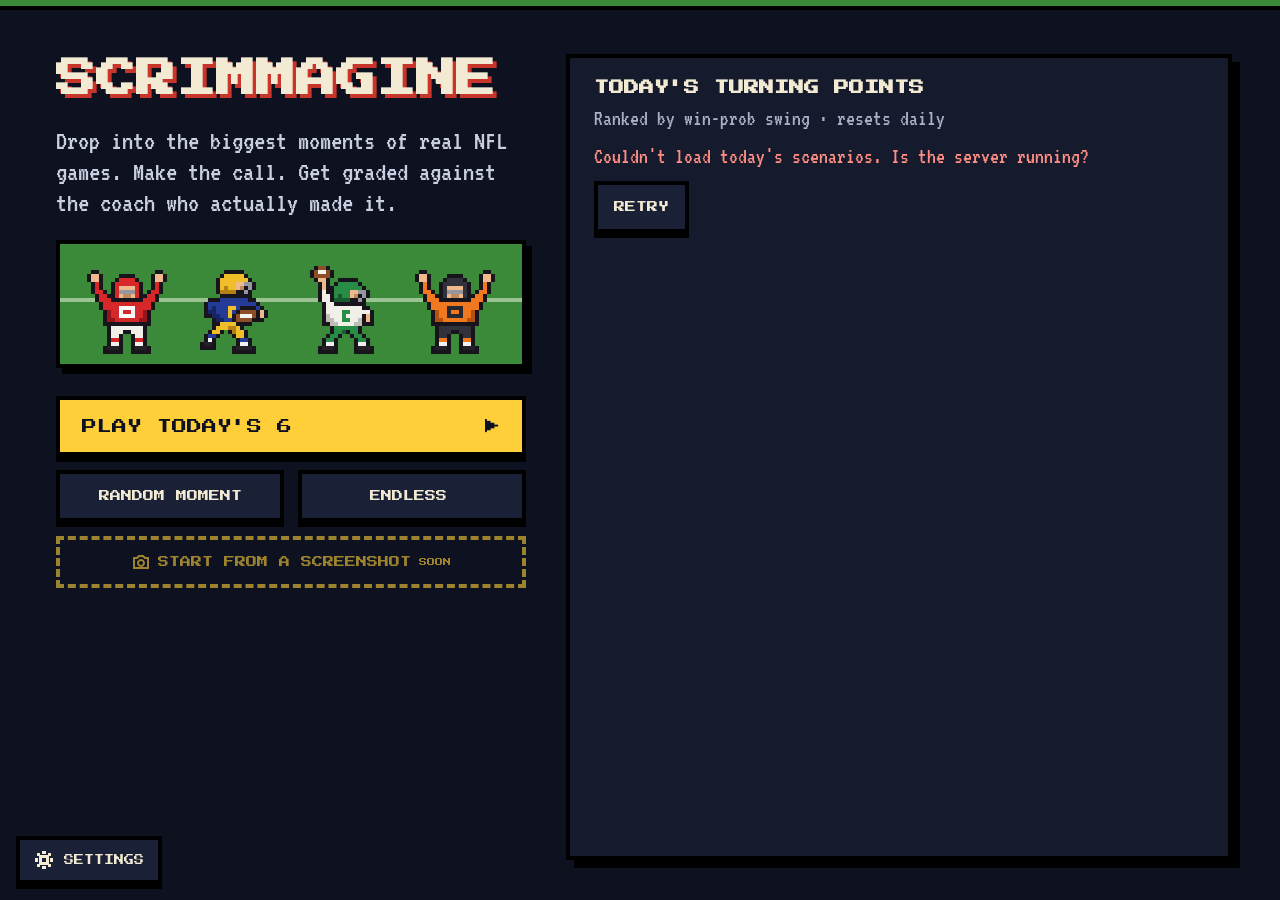
==== commit cf73af2a: "Iteration 6" ====
--- a/frontend/index.html
+++ b/frontend/index.html
@@ -30,12 +30,13 @@
         <button type="button" class="btn btn-primary btn-big" id="btn-play-all"><span>PLAY TODAY'S 6</span><span aria-hidden="true">▶</span></button>
         <div class="two-col">
           <button type="button" class="btn" id="btn-random">RANDOM MOMENT</button>
-          <button type="button" class="btn" disabled>ENDLESS <span class="soon">SOON</span></button>
+          <button type="button" class="btn" id="btn-endless"><span class="label">ENDLESS</span> <span class="soon" id="endless-best"></span></button>
         </div>
         <button type="button" class="btn btn-dashed" disabled>
           <svg width="18" height="18" viewBox="0 0 18 18" aria-hidden="true"><path d="M2 5h3l2-2h4l2 2h3v10H2z M9 7a3 3 0 1 0 0.01 0" fill="none" stroke="currentColor" stroke-width="2"></path></svg>
           START FROM A SCREENSHOT <span class="soon">SOON</span>
         </button>
+        <p class="call-error" id="home-error" role="alert" hidden></p>
       </div>
     </div>
     <div class="panel scenario-panel">
@@ -119,6 +120,12 @@
   <div id="summary-body"></div>
 </section>
 
+<!-- ============ ENDLESS RESULTS ============ -->
+<section id="screen-endless" class="screen summary" hidden aria-labelledby="endless-title">
+  <div class="turf-strip"></div>
+  <div id="endless-body"></div>
+</section>
+
 <!-- ============ FINAL (after the last scenario) ============ -->
 <section id="screen-final" class="screen summary" hidden aria-labelledby="final-title">
   <div class="turf-strip"></div>
--- a/frontend/styles.css
+++ b/frontend/styles.css
@@ -200,6 +200,14 @@
 .actor { position: absolute; left: 0; top: 0; }
 .actor img { width: 100%; height: 100%; display: block; filter: drop-shadow(3px 3px 0 rgba(0, 0, 0, 0.35)); }
 .actor img.mirror { transform: scaleX(-1); }
+/* Player name tags under the QB, RB and WR (offense only). */
+.f-tags { position: absolute; inset: 0; z-index: 190; pointer-events: none; }
+.name-tag {
+  position: absolute; left: 0; top: 0;
+  padding: 2px 4px; background: rgba(14, 18, 32, 0.85); color: var(--cream); border: 2px solid #000;
+  font-family: var(--pixel); font-size: 7px; line-height: 1; white-space: nowrap; pointer-events: none;
+}
+.f-tags.no-names .name-tag { display: none; }
 .ball { position: absolute; left: 0; top: 0; z-index: 180; transform-origin: center; }
 .legend {
   position: absolute; left: 16px; bottom: 16px; display: flex; gap: 10px; z-index: 300;
@@ -289,6 +297,7 @@
 .call.busy { opacity: 0.7; }
 .call.primary { background: var(--gold); color: var(--bg); }
 .call.primary:hover:not(:disabled) { background: var(--gold-hover); }
+.call.primary .hint, .call.primary:disabled .hint { color: var(--bg); }
 .span2 { grid-column: span 2; }
 .over-msg { display: flex; align-items: center; padding: 8px 4px; font-size: 21px; line-height: 1.05; color: var(--soft); }
 .coach-tease {
@@ -309,7 +318,7 @@
 .call-error { color: var(--bad); font-size: 20px; flex: none; }
 
 /* ---------- summary ---------- */
-#summary-body, #final-body { flex: 1; display: flex; flex-direction: column; min-height: 0; }
+#summary-body, #final-body, #endless-body { flex: 1; display: flex; flex-direction: column; min-height: 0; }
 .sum-head { display: flex; align-items: center; justify-content: space-between; gap: 20px; padding: 26px 40px 0; flex-wrap: wrap; }
 .sum-head .crumbs { font-family: var(--pixel); font-size: 10px; color: var(--muted); line-height: 1.6; }
 .sum-head h1 { font-family: var(--pixel); font-size: 30px; color: var(--cream); line-height: 1.3; }
@@ -400,6 +409,7 @@
   .field { height: 252px; border-bottom-width: 3px; }
   .legend { display: none; }
   .actor img { filter: none; }
+  .name-tag { font-size: 6px; padding: 1px 3px; border-width: 1px; }
   .gain-chip { font-size: 9px; padding: 4px 6px; border-width: 2px; }
   .banner, .banner.fail { top: auto; bottom: 12px; padding: 10px 14px; box-shadow: 5px 5px 0 #000; border-width: 3px; }
   .banner .title, .banner.fail .title { font-size: 15px; letter-spacing: 1px; }
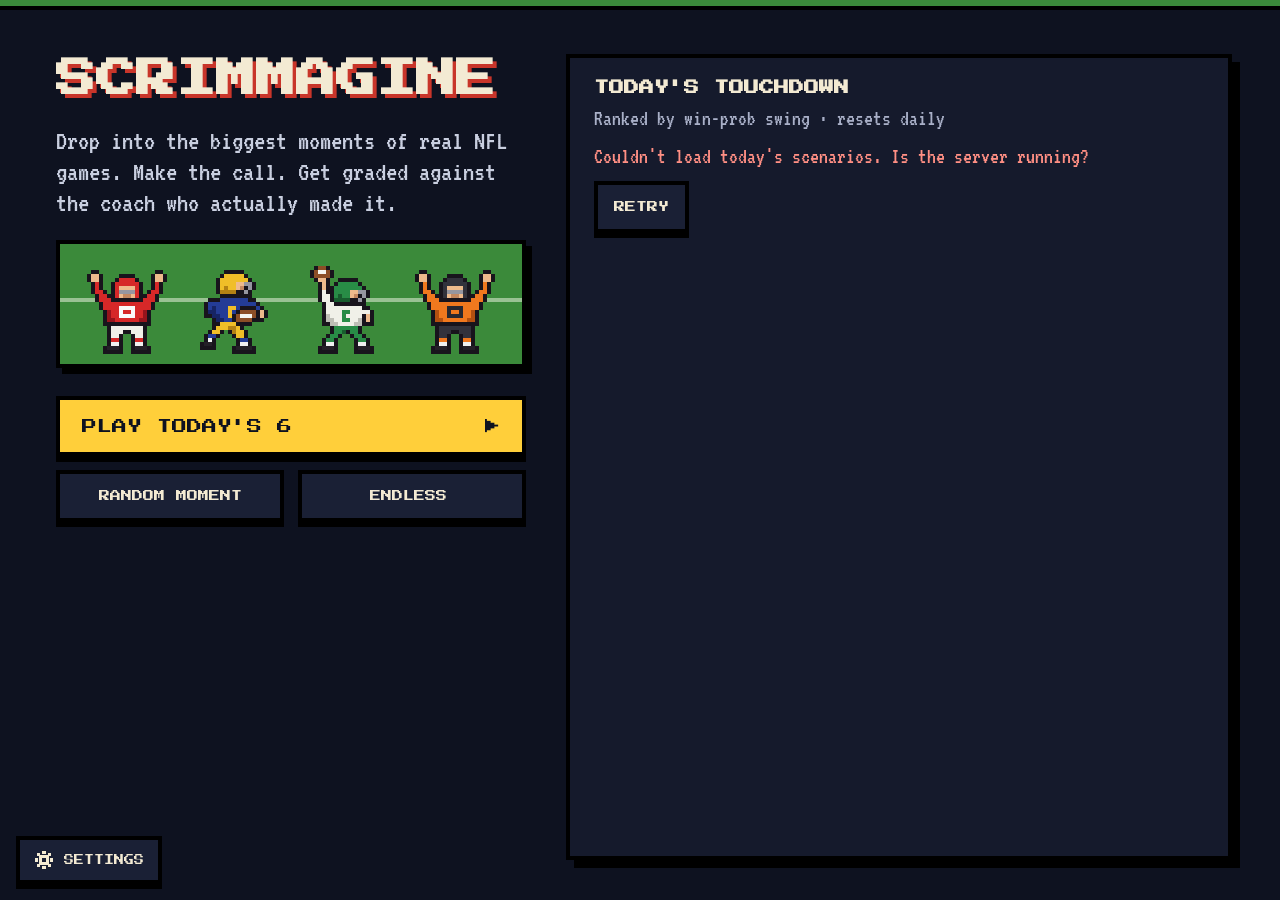
==== commit 037bca37: "iteration 8 (also removed ss feature)" ====
--- a/frontend/index.html
+++ b/frontend/index.html
@@ -32,16 +32,12 @@
           <button type="button" class="btn" id="btn-random">RANDOM MOMENT</button>
           <button type="button" class="btn" id="btn-endless"><span class="label">ENDLESS</span> <span class="soon" id="endless-best"></span></button>
         </div>
-        <button type="button" class="btn btn-dashed" disabled>
-          <svg width="18" height="18" viewBox="0 0 18 18" aria-hidden="true"><path d="M2 5h3l2-2h4l2 2h3v10H2z M9 7a3 3 0 1 0 0.01 0" fill="none" stroke="currentColor" stroke-width="2"></path></svg>
-          START FROM A SCREENSHOT <span class="soon">SOON</span>
-        </button>
         <p class="call-error" id="home-error" role="alert" hidden></p>
       </div>
     </div>
     <div class="panel scenario-panel">
       <div class="panel-head">
-        <h2>TODAY'S TURNING POINTS</h2>
+        <h2>TODAY'S TOUCHDOWN</h2>
         <span class="muted">Ranked by win-prob swing · resets daily</span>
       </div>
       <div id="scenario-list" class="scenario-grid" aria-live="polite">
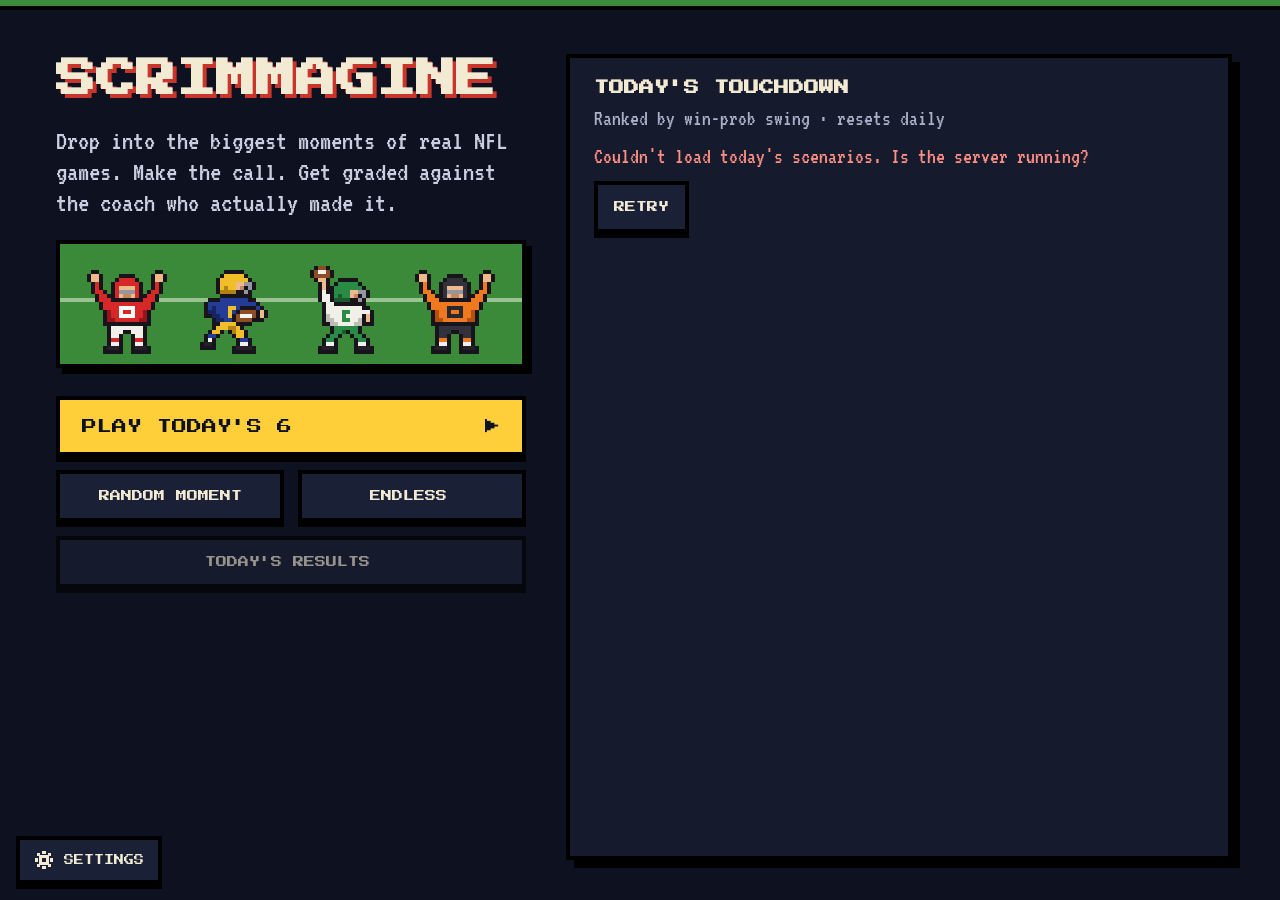
==== commit e954414f: "added daily results to main menu" ====
--- a/frontend/index.html
+++ b/frontend/index.html
@@ -32,6 +32,7 @@
           <button type="button" class="btn" id="btn-random">RANDOM MOMENT</button>
           <button type="button" class="btn" id="btn-endless"><span class="label">ENDLESS</span> <span class="soon" id="endless-best"></span></button>
         </div>
+        <button type="button" class="btn" id="btn-results" disabled><span>TODAY'S RESULTS</span> <span class="soon" id="results-progress"></span></button>
         <p class="call-error" id="home-error" role="alert" hidden></p>
       </div>
     </div>
--- a/frontend/styles.css
+++ b/frontend/styles.css
@@ -260,11 +260,12 @@
 
 .wp-section { flex: none; display: flex; flex-direction: column; gap: 6px; padding-top: 8px; border-top: 3px solid var(--line); }
 .wp-head { display: flex; justify-content: space-between; font-family: var(--pixel); font-size: 9px; color: var(--muted); gap: 8px; }
-.wp-delta { display: flex; align-items: center; gap: 10px; font-family: var(--pixel); }
+.wp-delta { display: flex; flex-wrap: wrap; align-items: center; gap: 10px; font-family: var(--pixel); }
 .wp-delta .from { font-size: 12px; color: var(--muted); }
 .wp-delta .arrow { font-size: 10px; color: var(--muted); }
 .wp-delta .to { font-size: 20px; color: var(--cream); }
 .wpa-chip { margin-left: auto; font-family: var(--pixel); font-size: 10px; padding: 5px 8px; color: var(--bg); border: 2px solid #000; }
+.wpa-chip.decision-chip { margin-left: 0; }
 .wpbar { position: relative; display: flex; height: 20px; border: 3px solid #000; background: var(--line); }
 .wpbar .seg { height: 100%; }
 .wpbar .lbl {
@@ -291,9 +292,11 @@
 .call .name { display: flex; align-items: center; gap: 8px; font-family: var(--pixel); font-size: 12px; }
 .call .key { font-size: 9px; padding: 3px 5px; background: var(--bg); color: var(--gold); }
 .call .hint { font-size: 20px; line-height: 1; }
+.call .odds { font-family: var(--pixel); font-size: 8px; line-height: 1.4; color: var(--gold); }
 .call:disabled { background: var(--disabled-bg); color: var(--disabled-fg); cursor: not-allowed; }
 .call:disabled .name > span:last-child { text-decoration: line-through; }
 .call:disabled .key { color: var(--disabled-fg); }
+.call.busy .odds { color: var(--muted); }
 .call.busy { opacity: 0.7; }
 .call.primary { background: var(--gold); color: var(--bg); }
 .call.primary:hover:not(:disabled) { background: var(--gold-hover); }
@@ -333,6 +336,10 @@
 .grade-card .lbl { font-family: var(--pixel); font-size: 10px; color: var(--muted); }
 .grade { font-family: var(--pixel); font-size: 92px; line-height: 1.2; color: var(--gold); text-shadow: 6px 6px 0 #000; }
 .grade-line { font-size: 24px; color: var(--soft); text-align: center; }
+.grade-how { font-size: 18px; line-height: 1.1; color: var(--muted); text-align: center; }
+.share-row { font-size: 30px; letter-spacing: 4px; line-height: 1.2; text-align: center; }
+.share-legend { font-size: 16px; color: var(--muted); text-align: center; }
+.share-status { min-height: 1em; font-size: 18px; line-height: 1.1; color: var(--good); text-align: center; white-space: pre-line; }
 .grade-turf {
   align-self: stretch; margin: 14px -18px 0; height: 120px; background: var(--grass); border-top: 4px solid #000;
   display: flex; align-items: flex-end; justify-content: center; gap: 18px; padding-bottom: 10px;
@@ -443,6 +450,8 @@
   }
   .coach-tease, .coach-tile, .over-msg { overflow: hidden; }
   .call:disabled .hint { color: var(--disabled-fg); }
+  .call:has(.odds) .hint { display: none; }
+  .call .odds { font-size: 7px; }
   .coach-tease { min-height: 56px; border-width: 3px; font-size: 18px; }
   .coach-tease b { display: none; }
   .coach-tile { min-height: 56px; border-width: 3px; box-shadow: 0 4px 0 #000; padding: 6px 10px; gap: 4px; }
